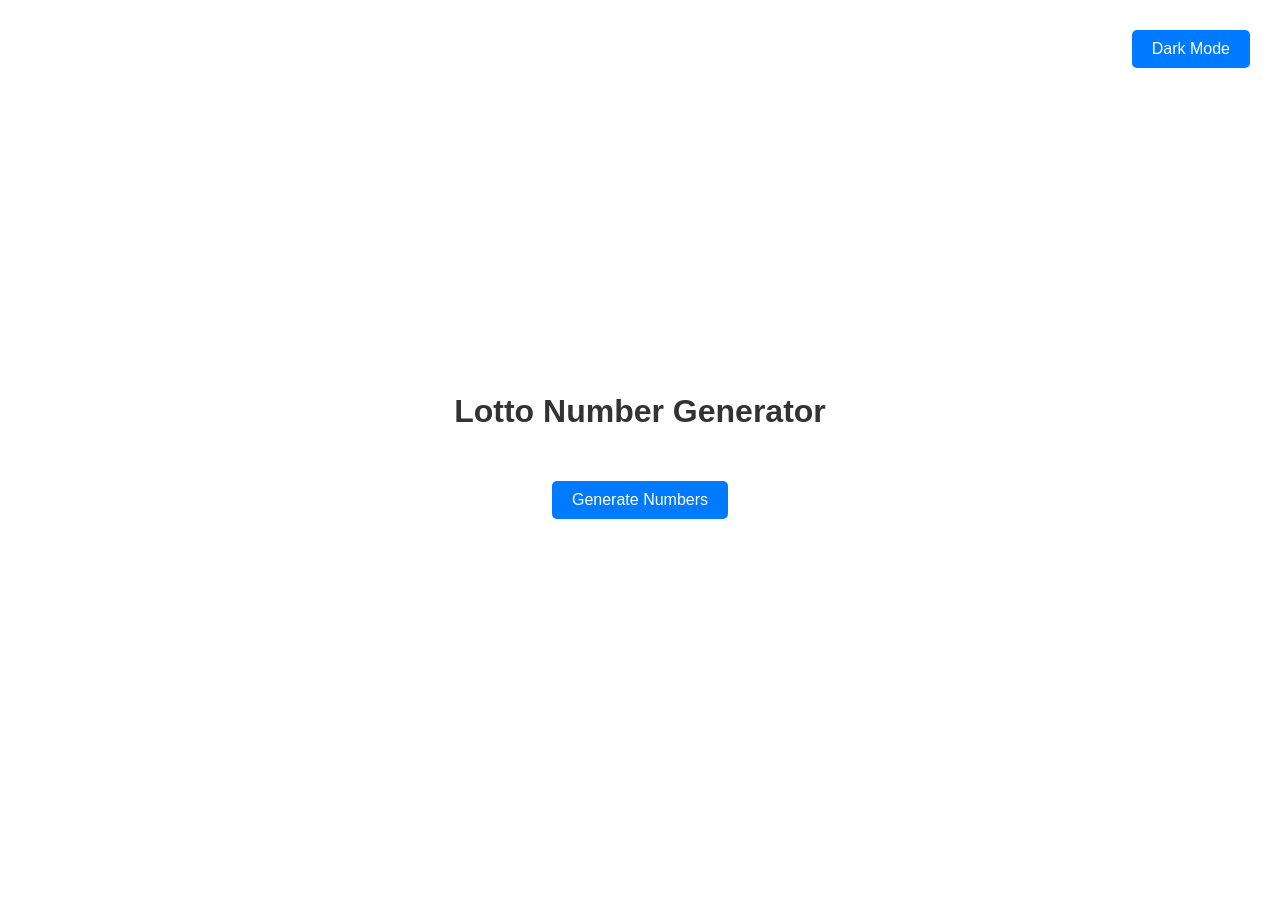
==== index.html @ 3a60bef7 "Add dark/light mode functionality" ====
<!doctype html>
<html lang="en">
<head>
  <meta charset="UTF-8" />
  <meta name="viewport" content="width=device-width, initial-scale=1.0" />
  <title>Lotto Number Generator</title>
  <link href='/style.css' rel='stylesheet'>
</head>
<body>
  <div id="theme-toggle">
    <button id="toggle-btn" onclick="toggleTheme()">Dark Mode</button>
  </div>
  <h1>Lotto Number Generator</h1>
  <div id="lotto-numbers"></div>
  <button onclick="generateLottoNumbers()">Generate Numbers</button>
  <script defer type="text/javascript" src="/main.js"></script>
</body>
</html>
---- style.css ----
:root {
  --bg-color: #ffffff;
  --text-color: #333333;
  --lotto-bg: #eeeeee;
  --lotto-text: #333333;
  --button-bg: #007bff;
  --button-text: #ffffff;
}

[data-theme='dark'] {
  --bg-color: #1a1a1a;
  --text-color: #f0f0f0;
  --lotto-bg: #333333;
  --lotto-text: #ffffff;
  --button-bg: #375a7f;
}

body {
  font-family: sans-serif;
  display: flex;
  flex-direction: column;
  align-items: center;
  justify-content: center;
  min-height: 100vh;
  margin: 0;
  background-color: var(--bg-color);
  color: var(--text-color);
  transition: background-color 0.3s, color 0.3s;
}

#lotto-numbers {
  display: flex;
  margin-bottom: 20px;
}

.lotto-number {
  width: 40px;
  height: 40px;
  border-radius: 50%;
  background-color: var(--lotto-bg);
  color: var(--lotto-text);
  display: flex;
  align-items: center;
  justify-content: center;
  margin: 0 5px;
  font-size: 18px;
  font-weight: bold;
  transition: background-color 0.3s, color 0.3s;
}

button {
  padding: 10px 20px;
  font-size: 16px;
  cursor: pointer;
  background-color: var(--button-bg);
  color: var(--button-text);
  border: none;
  border-radius: 5px;
  margin: 10px;
  transition: background-color 0.3s;
}

button:hover {
  opacity: 0.9;
}

#theme-toggle {
  position: absolute;
  top: 20px;
  right: 20px;
}
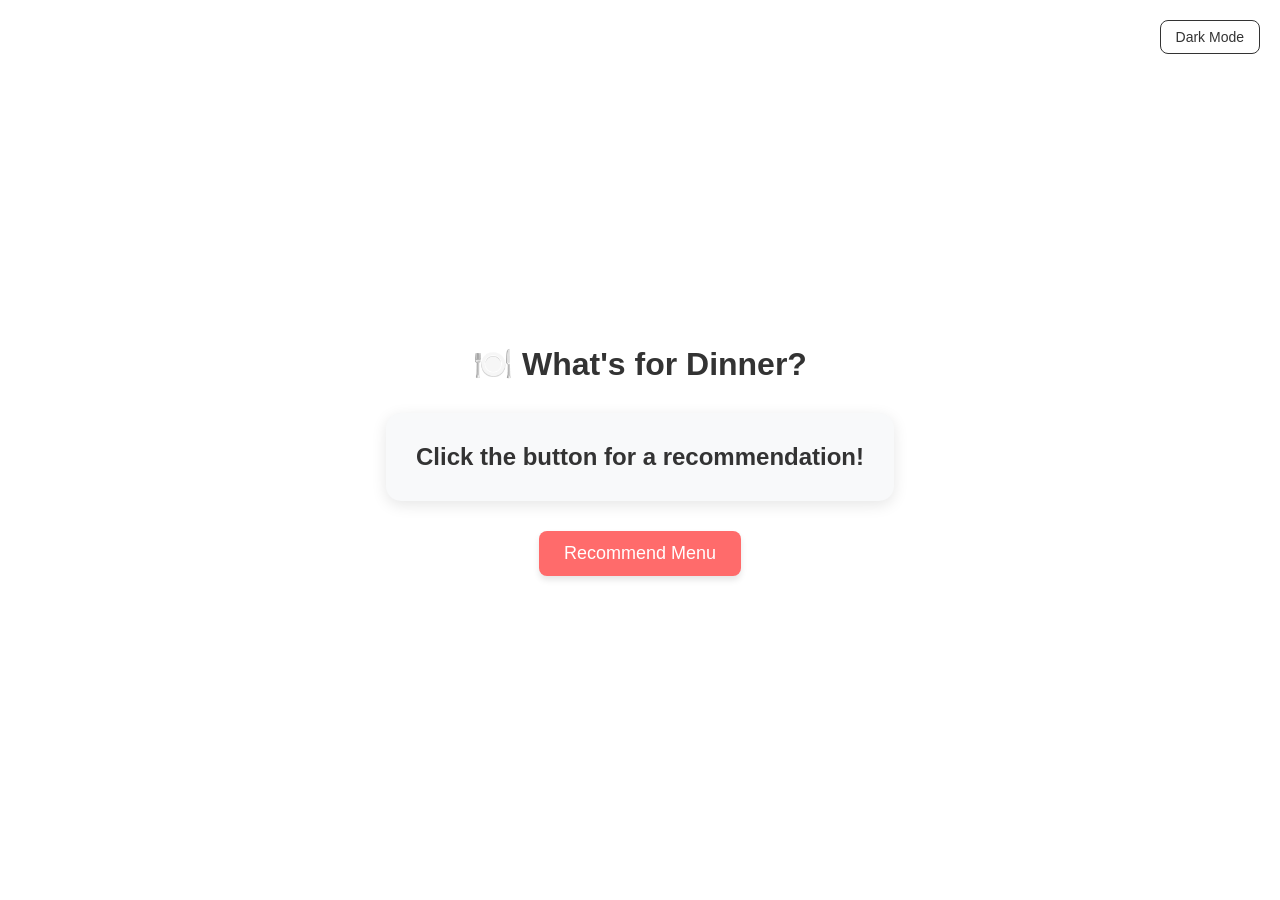
==== commit 6cd8fd53: "Transform to Dinner Menu Recommendation site with theme support" ====
--- a/index.html
+++ b/index.html
@@ -3,16 +3,18 @@
 <head>
   <meta charset="UTF-8" />
   <meta name="viewport" content="width=device-width, initial-scale=1.0" />
-  <title>Lotto Number Generator</title>
+  <title>Dinner Menu Recommendation</title>
   <link href='/style.css' rel='stylesheet'>
 </head>
 <body>
   <div id="theme-toggle">
     <button id="toggle-btn" onclick="toggleTheme()">Dark Mode</button>
   </div>
-  <h1>Lotto Number Generator</h1>
-  <div id="lotto-numbers"></div>
-  <button onclick="generateLottoNumbers()">Generate Numbers</button>
+  <h1>🍽️ What's for Dinner?</h1>
+  <div id="menu-display">
+    <p id="menu-text">Click the button for a recommendation!</p>
+  </div>
+  <button id="recommend-btn" onclick="recommendMenu()">Recommend Menu</button>
   <script defer type="text/javascript" src="/main.js"></script>
 </body>
 </html>
--- a/style.css
+++ b/style.css
@@ -1,22 +1,20 @@
 :root {
   --bg-color: #ffffff;
   --text-color: #333333;
-  --lotto-bg: #eeeeee;
-  --lotto-text: #333333;
-  --button-bg: #007bff;
+  --card-bg: #f8f9fa;
+  --button-bg: #ff6b6b;
   --button-text: #ffffff;
 }
 
 [data-theme='dark'] {
   --bg-color: #1a1a1a;
   --text-color: #f0f0f0;
-  --lotto-bg: #333333;
-  --lotto-text: #ffffff;
-  --button-bg: #375a7f;
+  --card-bg: #2d2d2d;
+  --button-bg: #fa5252;
 }
 
 body {
-  font-family: sans-serif;
+  font-family: 'Segoe UI', Tahoma, Geneva, Verdana, sans-serif;
   display: flex;
   flex-direction: column;
   align-items: center;
@@ -26,46 +24,66 @@
   background-color: var(--bg-color);
   color: var(--text-color);
   transition: background-color 0.3s, color 0.3s;
+  text-align: center;
 }
 
-#lotto-numbers {
-  display: flex;
-  margin-bottom: 20px;
+h1 {
+  margin-bottom: 30px;
 }
 
-.lotto-number {
-  width: 40px;
-  height: 40px;
-  border-radius: 50%;
-  background-color: var(--lotto-bg);
-  color: var(--lotto-text);
-  display: flex;
-  align-items: center;
-  justify-content: center;
-  margin: 0 5px;
-  font-size: 18px;
+#menu-display {
+  background-color: var(--card-bg);
+  padding: 30px;
+  border-radius: 15px;
+  box-shadow: 0 4px 15px rgba(0,0,0,0.1);
+  margin-bottom: 30px;
+  min-width: 300px;
+  transition: background-color 0.3s;
+}
+
+#menu-text {
+  font-size: 24px;
   font-weight: bold;
-  transition: background-color 0.3s, color 0.3s;
+  margin: 0;
 }
 
 button {
-  padding: 10px 20px;
-  font-size: 16px;
+  padding: 12px 25px;
+  font-size: 18px;
   cursor: pointer;
   background-color: var(--button-bg);
   color: var(--button-text);
   border: none;
-  border-radius: 5px;
-  margin: 10px;
-  transition: background-color 0.3s;
+  border-radius: 8px;
+  transition: transform 0.1s, opacity 0.2s, background-color 0.3s;
+  box-shadow: 0 4px 6px rgba(0,0,0,0.1);
 }
 
 button:hover {
   opacity: 0.9;
+  transform: translateY(-2px);
+}
+
+button:active {
+  transform: translateY(0);
 }
 
 #theme-toggle {
   position: absolute;
   top: 20px;
   right: 20px;
+}
+
+#toggle-btn {
+  background-color: transparent;
+  color: var(--text-color);
+  border: 1px solid var(--text-color);
+  padding: 8px 15px;
+  font-size: 14px;
+  box-shadow: none;
+}
+
+#toggle-btn:hover {
+  background-color: var(--text-color);
+  color: var(--bg-color);
 }
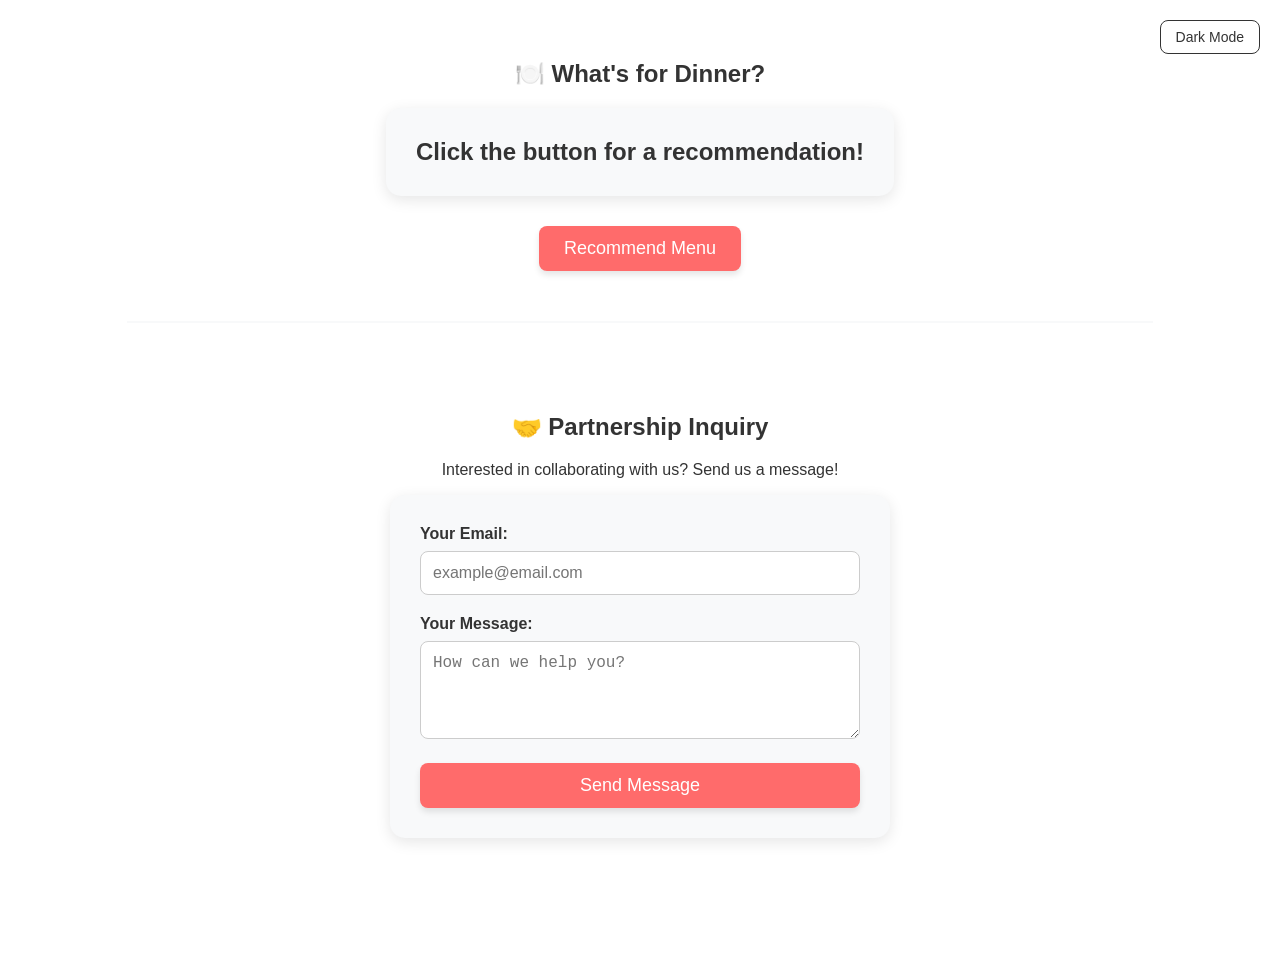
==== commit 93f877ef: "Add partnership inquiry form using Formspree" ====
--- a/index.html
+++ b/index.html
@@ -10,11 +10,38 @@
   <div id="theme-toggle">
     <button id="toggle-btn" onclick="toggleTheme()">Dark Mode</button>
   </div>
-  <h1>🍽️ What's for Dinner?</h1>
-  <div id="menu-display">
-    <p id="menu-text">Click the button for a recommendation!</p>
-  </div>
-  <button id="recommend-btn" onclick="recommendMenu()">Recommend Menu</button>
+
+  <section id="main-content">
+    <h1>🍽️ What's for Dinner?</h1>
+    <div id="menu-display">
+      <p id="menu-text">Click the button for a recommendation!</p>
+      <div id="image-container" style="display: none; margin-top: 20px;">
+        <img id="menu-image" src="" alt="Menu Image" style="max-width: 100%; border-radius: 10px; box-shadow: 0 4px 8px rgba(0,0,0,0.2);">
+      </div>
+    </div>
+    <button id="recommend-btn" onclick="recommendMenu()">Recommend Menu</button>
+  </section>
+
+  <hr style="width: 80%; margin: 50px auto; border: 0.5px solid var(--card-bg);">
+
+  <section id="partnership">
+    <h2>🤝 Partnership Inquiry</h2>
+    <p>Interested in collaborating with us? Send us a message!</p>
+    <div id="form-container">
+      <form action="https://formspree.io/f/mwvwegdr" method="POST">
+        <div class="form-group">
+          <label for="email">Your Email:</label>
+          <input type="email" id="email" name="email" placeholder="example@email.com" required>
+        </div>
+        <div class="form-group">
+          <label for="message">Your Message:</label>
+          <textarea id="message" name="message" rows="4" placeholder="How can we help you?" required></textarea>
+        </div>
+        <button type="submit">Send Message</button>
+      </form>
+    </div>
+  </section>
+
   <script defer type="text/javascript" src="/main.js"></script>
 </body>
 </html>
--- a/style.css
+++ b/style.css
@@ -4,6 +4,8 @@
   --card-bg: #f8f9fa;
   --button-bg: #ff6b6b;
   --button-text: #ffffff;
+  --input-bg: #ffffff;
+  --input-border: #cccccc;
 }
 
 [data-theme='dark'] {
@@ -11,6 +13,8 @@
   --text-color: #f0f0f0;
   --card-bg: #2d2d2d;
   --button-bg: #fa5252;
+  --input-bg: #333333;
+  --input-border: #444444;
 }
 
 body {
@@ -18,17 +22,18 @@
   display: flex;
   flex-direction: column;
   align-items: center;
-  justify-content: center;
+  justify-content: flex-start;
   min-height: 100vh;
   margin: 0;
+  padding: 40px 0;
   background-color: var(--bg-color);
   color: var(--text-color);
   transition: background-color 0.3s, color 0.3s;
   text-align: center;
 }
 
-h1 {
-  margin-bottom: 30px;
+h1, h2 {
+  margin-bottom: 20px;
 }
 
 #menu-display {
@@ -86,4 +91,51 @@
 #toggle-btn:hover {
   background-color: var(--text-color);
   color: var(--bg-color);
+}
+
+/* Partnership Form Styles */
+#partnership {
+  width: 90%;
+  max-width: 500px;
+  margin-top: 20px;
+}
+
+#form-container {
+  background-color: var(--card-bg);
+  padding: 30px;
+  border-radius: 15px;
+  box-shadow: 0 4px 15px rgba(0,0,0,0.1);
+  text-align: left;
+}
+
+.form-group {
+  margin-bottom: 20px;
+}
+
+.form-group label {
+  display: block;
+  margin-bottom: 8px;
+  font-weight: bold;
+}
+
+.form-group input, 
+.form-group textarea {
+  width: 100%;
+  padding: 12px;
+  border: 1px solid var(--input-border);
+  border-radius: 8px;
+  background-color: var(--input-bg);
+  color: var(--text-color);
+  font-size: 16px;
+  box-sizing: border-box;
+}
+
+.form-group input:focus, 
+.form-group textarea:focus {
+  outline: none;
+  border-color: var(--button-bg);
+}
+
+#partnership button {
+  width: 100%;
 }
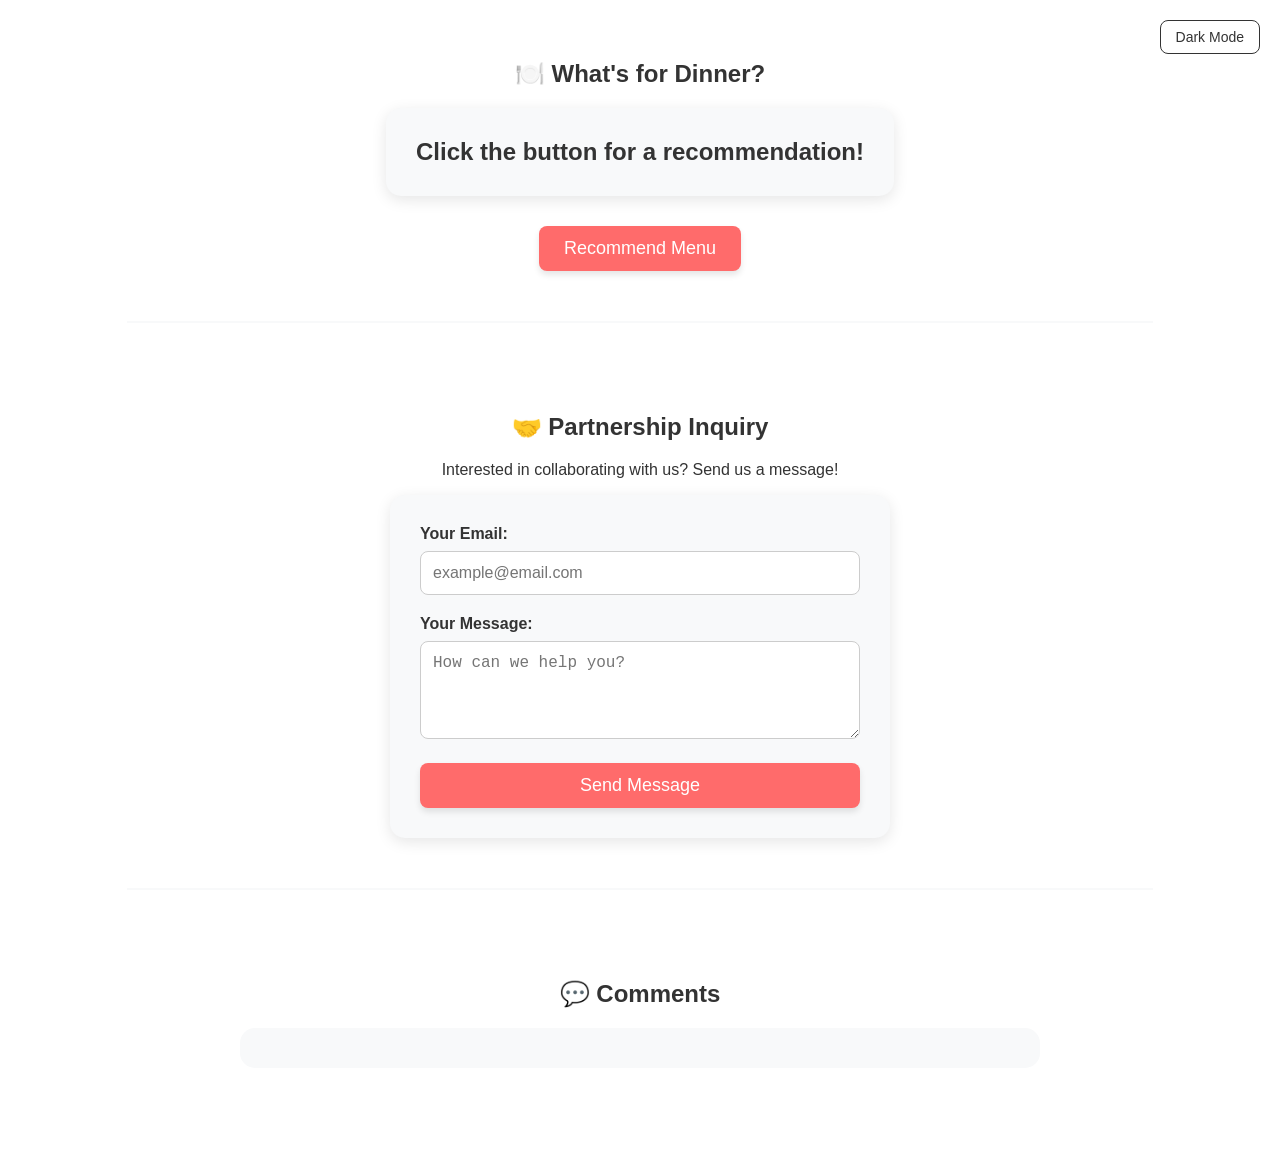
==== commit 872f4a92: "Add Disqus comment section" ====
--- a/index.html
+++ b/index.html
@@ -42,6 +42,31 @@
     </div>
   </section>
 
+  <hr style="width: 80%; margin: 50px auto; border: 0.5px solid var(--card-bg);">
+
+  <section id="comments">
+    <h2>💬 Comments</h2>
+    <div id="disqus_thread"></div>
+    <script>
+        /**
+        *  RECOMMENDED CONFIGURATION VARIABLES: EDIT AND UNCOMMENT THE SECTION BELOW TO INSERT DYNAMIC VALUES FROM YOUR PLATFORM OR CMS.
+        *  LEARN WHY DEFINING THESE VARIABLES IS IMPORTANT: https://disqus.com/admin/universalcode/#configuration-variables    */
+        /*
+        var disqus_config = function () {
+        this.page.url = PAGE_URL;  // Replace PAGE_URL with your page's canonical URL variable
+        this.page.identifier = PAGE_IDENTIFIER; // Replace PAGE_IDENTIFIER with your page's unique identifier variable
+        };
+        */
+        (function() { // DON'T EDIT BELOW THIS LINE
+        var d = document, s = d.createElement('script');
+        s.src = 'https://https-jaehuntest1-pages-dev.disqus.com/embed.js';
+        s.setAttribute('data-timestamp', +new Date());
+        (d.head || d.body).appendChild(s);
+        })();
+    </script>
+    <noscript>Please enable JavaScript to view the <a href="https://disqus.com/?ref_noscript">comments powered by Disqus.</a></noscript>
+  </section>
+
   <script defer type="text/javascript" src="/main.js"></script>
 </body>
 </html>
--- a/style.css
+++ b/style.css
@@ -138,4 +138,24 @@
 
 #partnership button {
   width: 100%;
+}
+
+/* Comments Section Styles */
+#comments {
+  width: 90%;
+  max-width: 800px;
+  margin-top: 20px;
+  padding-bottom: 50px;
+  text-align: left;
+}
+
+#comments h2 {
+  text-align: center;
+}
+
+#disqus_thread {
+  background-color: var(--card-bg);
+  padding: 20px;
+  border-radius: 15px;
+  transition: background-color 0.3s;
 }
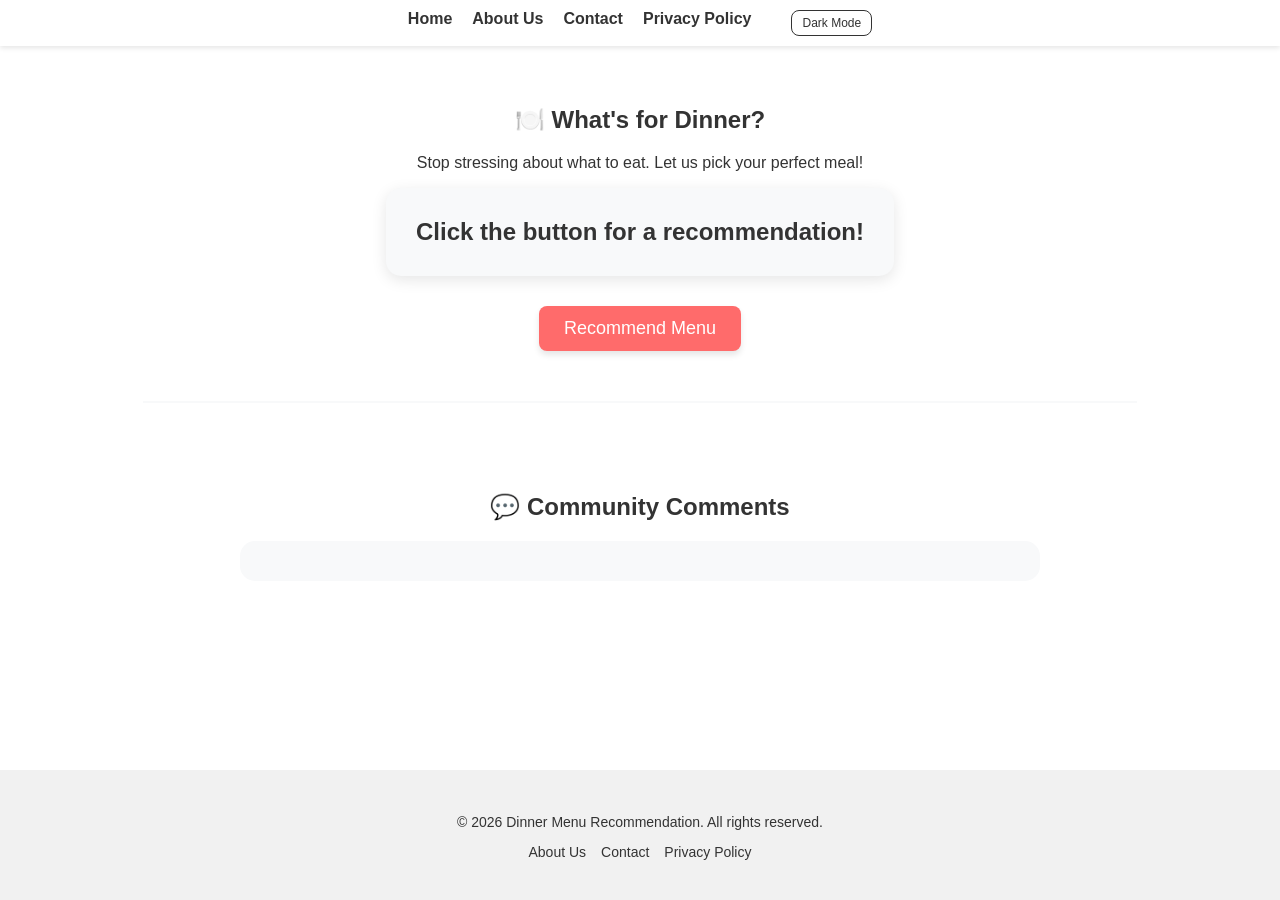
==== commit 6bdd7a25: "Phase 1: Update site structure and add compliance pages for AdSense" ====
--- a/index.html
+++ b/index.html
@@ -3,69 +3,66 @@
 <head>
   <meta charset="UTF-8" />
   <meta name="viewport" content="width=device-width, initial-scale=1.0" />
-  <title>Dinner Menu Recommendation</title>
+  <title>Dinner Menu Recommendation - What's for Dinner?</title>
+  <meta name="description" content="Get personalized dinner menu recommendations and explore high-quality food articles.">
+  <meta name="google-adsense-account" content="ca-pub-9491543575378768">
+  <script async src="https://pagead2.googlesyndication.com/pagead/js/adsbygoogle.js?client=ca-pub-9491543575378768"
+     crossorigin="anonymous"></script>
   <link href='/style.css' rel='stylesheet'>
 </head>
 <body>
-  <div id="theme-toggle">
-    <button id="toggle-btn" onclick="toggleTheme()">Dark Mode</button>
-  </div>
+  <header>
+    <nav>
+      <ul>
+        <li><a href="/">Home</a></li>
+        <li><a href="/about.html">About Us</a></li>
+        <li><a href="/contact.html">Contact</a></li>
+        <li><a href="/privacy.html">Privacy Policy</a></li>
+        <li id="theme-toggle">
+          <button id="toggle-btn" onclick="toggleTheme()">Dark Mode</button>
+        </li>
+      </ul>
+    </nav>
+  </header>
 
-  <section id="main-content">
-    <h1>🍽️ What's for Dinner?</h1>
-    <div id="menu-display">
-      <p id="menu-text">Click the button for a recommendation!</p>
-      <div id="image-container" style="display: none; margin-top: 20px;">
-        <img id="menu-image" src="" alt="Menu Image" style="max-width: 100%; border-radius: 10px; box-shadow: 0 4px 8px rgba(0,0,0,0.2);">
+  <main>
+    <section id="main-content">
+      <h1>🍽️ What's for Dinner?</h1>
+      <p>Stop stressing about what to eat. Let us pick your perfect meal!</p>
+      <div id="menu-display">
+        <p id="menu-text">Click the button for a recommendation!</p>
+        <div id="image-container" style="display: none; margin-top: 20px;">
+          <img id="menu-image" src="" alt="Menu Image" style="max-width: 100%; border-radius: 10px; box-shadow: 0 4px 8px rgba(0,0,0,0.2);">
+        </div>
       </div>
-    </div>
-    <button id="recommend-btn" onclick="recommendMenu()">Recommend Menu</button>
-  </section>
+      <button id="recommend-btn" onclick="recommendMenu()">Recommend Menu</button>
+    </section>
 
-  <hr style="width: 80%; margin: 50px auto; border: 0.5px solid var(--card-bg);">
+    <hr style="width: 80%; margin: 50px auto; border: 0.5px solid var(--card-bg);">
 
-  <section id="partnership">
-    <h2>🤝 Partnership Inquiry</h2>
-    <p>Interested in collaborating with us? Send us a message!</p>
-    <div id="form-container">
-      <form action="https://formspree.io/f/mwvwegdr" method="POST">
-        <div class="form-group">
-          <label for="email">Your Email:</label>
-          <input type="email" id="email" name="email" placeholder="example@email.com" required>
-        </div>
-        <div class="form-group">
-          <label for="message">Your Message:</label>
-          <textarea id="message" name="message" rows="4" placeholder="How can we help you?" required></textarea>
-        </div>
-        <button type="submit">Send Message</button>
-      </form>
-    </div>
-  </section>
+    <section id="comments">
+      <h2>💬 Community Comments</h2>
+      <div id="disqus_thread"></div>
+      <script>
+          (function() {
+          var d = document, s = d.createElement('script');
+          s.src = 'https://https-jaehuntest1-pages-dev.disqus.com/embed.js';
+          s.setAttribute('data-timestamp', +new Date());
+          (d.head || d.body).appendChild(s);
+          })();
+      </script>
+      <noscript>Please enable JavaScript to view the <a href="https://disqus.com/?ref_noscript">comments powered by Disqus.</a></noscript>
+    </section>
+  </main>
 
-  <hr style="width: 80%; margin: 50px auto; border: 0.5px solid var(--card-bg);">
-
-  <section id="comments">
-    <h2>💬 Comments</h2>
-    <div id="disqus_thread"></div>
-    <script>
-        /**
-        *  RECOMMENDED CONFIGURATION VARIABLES: EDIT AND UNCOMMENT THE SECTION BELOW TO INSERT DYNAMIC VALUES FROM YOUR PLATFORM OR CMS.
-        *  LEARN WHY DEFINING THESE VARIABLES IS IMPORTANT: https://disqus.com/admin/universalcode/#configuration-variables    */
-        /*
-        var disqus_config = function () {
-        this.page.url = PAGE_URL;  // Replace PAGE_URL with your page's canonical URL variable
-        this.page.identifier = PAGE_IDENTIFIER; // Replace PAGE_IDENTIFIER with your page's unique identifier variable
-        };
-        */
-        (function() { // DON'T EDIT BELOW THIS LINE
-        var d = document, s = d.createElement('script');
-        s.src = 'https://https-jaehuntest1-pages-dev.disqus.com/embed.js';
-        s.setAttribute('data-timestamp', +new Date());
-        (d.head || d.body).appendChild(s);
-        })();
-    </script>
-    <noscript>Please enable JavaScript to view the <a href="https://disqus.com/?ref_noscript">comments powered by Disqus.</a></noscript>
-  </section>
+  <footer>
+    <p>&copy; 2026 Dinner Menu Recommendation. All rights reserved.</p>
+    <ul>
+      <li><a href="/about.html">About Us</a></li>
+      <li><a href="/contact.html">Contact</a></li>
+      <li><a href="/privacy.html">Privacy Policy</a></li>
+    </ul>
+  </footer>
 
   <script defer type="text/javascript" src="/main.js"></script>
 </body>
--- a/style.css
+++ b/style.css
@@ -6,6 +6,8 @@
   --button-text: #ffffff;
   --input-bg: #ffffff;
   --input-border: #cccccc;
+  --nav-bg: #ffffff;
+  --footer-bg: #f1f1f1;
 }
 
 [data-theme='dark'] {
@@ -15,6 +17,8 @@
   --button-bg: #fa5252;
   --input-bg: #333333;
   --input-border: #444444;
+  --nav-bg: #2d2d2d;
+  --footer-bg: #111111;
 }
 
 body {
@@ -25,11 +29,53 @@
   justify-content: flex-start;
   min-height: 100vh;
   margin: 0;
-  padding: 40px 0;
+  padding: 0;
   background-color: var(--bg-color);
   color: var(--text-color);
   transition: background-color 0.3s, color 0.3s;
   text-align: center;
+}
+
+/* Header & Navigation */
+header {
+  width: 100%;
+  background-color: var(--nav-bg);
+  box-shadow: 0 2px 5px rgba(0,0,0,0.1);
+  position: sticky;
+  top: 0;
+  z-index: 1000;
+  padding: 10px 0;
+}
+
+nav ul {
+  list-style: none;
+  padding: 0;
+  margin: 0;
+  display: flex;
+  justify-content: center;
+  gap: 20px;
+}
+
+nav a {
+  text-decoration: none;
+  color: var(--text-color);
+  font-weight: bold;
+  font-size: 16px;
+  transition: color 0.2s;
+}
+
+nav a:hover {
+  color: var(--button-bg);
+}
+
+main {
+  flex: 1;
+  width: 100%;
+  display: flex;
+  flex-direction: column;
+  align-items: center;
+  padding: 40px 20px;
+  box-sizing: border-box;
 }
 
 h1, h2 {
@@ -43,6 +89,7 @@
   box-shadow: 0 4px 15px rgba(0,0,0,0.1);
   margin-bottom: 30px;
   min-width: 300px;
+  max-width: 600px;
   transition: background-color 0.3s;
 }
 
@@ -74,17 +121,15 @@
 }
 
 #theme-toggle {
-  position: absolute;
-  top: 20px;
-  right: 20px;
+  margin-left: 20px;
 }
 
 #toggle-btn {
   background-color: transparent;
   color: var(--text-color);
   border: 1px solid var(--text-color);
-  padding: 8px 15px;
-  font-size: 14px;
+  padding: 5px 10px;
+  font-size: 12px;
   box-shadow: none;
 }
 
@@ -158,4 +203,42 @@
   padding: 20px;
   border-radius: 15px;
   transition: background-color 0.3s;
-}+}
+
+/* Footer Styles */
+footer {
+  width: 100%;
+  background-color: var(--footer-bg);
+  padding: 30px 0;
+  margin-top: 50px;
+  font-size: 14px;
+}
+
+footer ul {
+  list-style: none;
+  padding: 0;
+  margin: 10px 0;
+  display: flex;
+  justify-content: center;
+  gap: 15px;
+}
+
+footer a {
+  text-decoration: none;
+  color: var(--text-color);
+}
+
+footer a:hover {
+  text-decoration: underline;
+}
+
+/* Static Pages Styles */
+.content-page {
+  max-width: 800px;
+  text-align: left;
+  line-height: 1.6;
+}
+
+.content-page h1 {
+  text-align: center;
+}
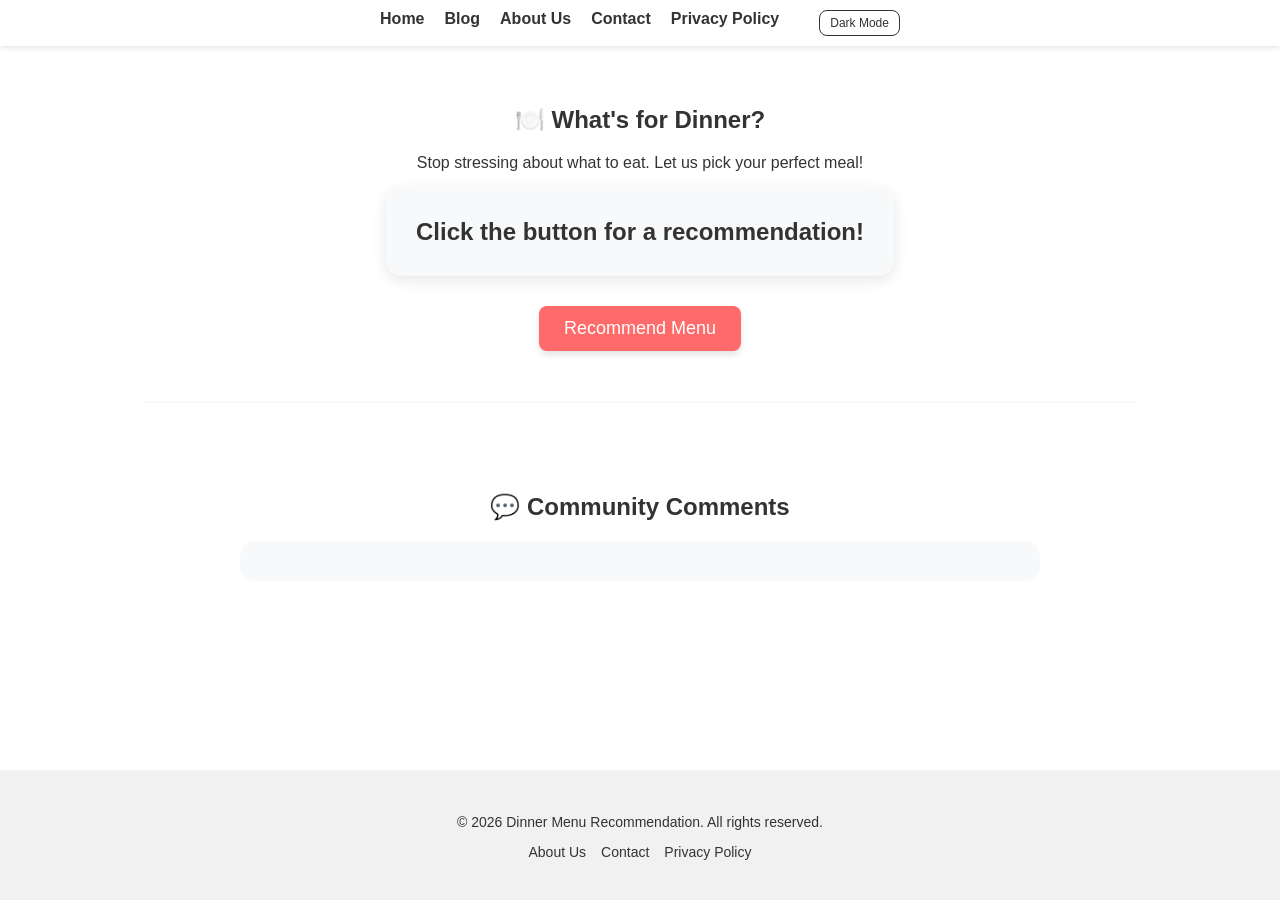
==== commit 36954ebf: "Phase 2: Add blog section and high-quality original content for AdSense approval" ====
--- a/index.html
+++ b/index.html
@@ -15,6 +15,7 @@
     <nav>
       <ul>
         <li><a href="/">Home</a></li>
+        <li><a href="/blog.html">Blog</a></li>
         <li><a href="/about.html">About Us</a></li>
         <li><a href="/contact.html">Contact</a></li>
         <li><a href="/privacy.html">Privacy Policy</a></li>
